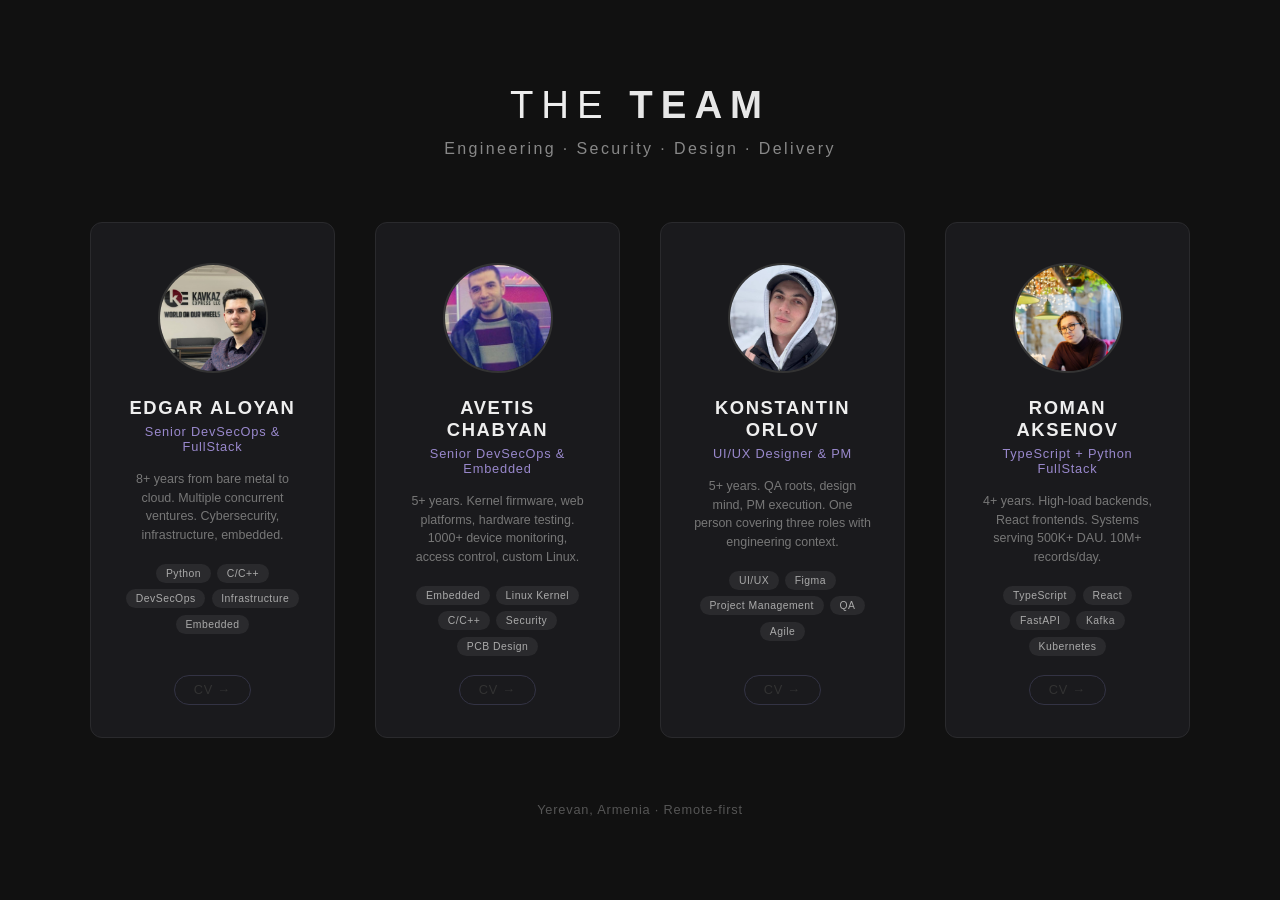
==== index.html @ 4ffa5c1f "adjust Avetis avatar crop position on team page Co-Authored-By: Claude Opus 4.6 <noreply@anthropic.c" ====
<!DOCTYPE html>
<html lang="en">
  <head>
    <meta charset="UTF-8" />
    <meta http-equiv="X-UA-Compatible" content="IE=edge" />
    <meta
      name="viewport"
      content="width=device-width, initial-scale=0.5, maximum-scale=0.5"
    />
    <link rel="stylesheet" href="style.css" />
    <link id="dark-css" rel="stylesheet" href="dark.css" />
    <link
      href="https://fonts.googleapis.com/css2?family=Raleway"
      rel="stylesheet"
    />
    <link
      href="https://fonts.googleapis.com/css?family=Old+Standard+TT:400i|Rubik"
      rel="stylesheet"
    />
    <link rel="icon" type="image/png" href="./favicon_blue.png" />
    <link rel="stylesheet" href="./icons/fa6_1_1/css/all.min.css" />
    <title>Team</title>
    <style>
      html {
        background-color: #111;
      }
      * {
        margin: 0;
        padding: 0;
        box-sizing: border-box;
        font-family: 'Helvetica Neue', sans-serif;
      }
      body {
        min-height: 100vh;
        display: flex;
        flex-direction: column;
        align-items: center;
        justify-content: center;
        padding: 4rem 2rem;
      }

      .team-header {
        text-align: center;
        margin-bottom: 4rem;
      }
      .team-header h1 {
        font-size: 2.4rem;
        font-weight: 300;
        letter-spacing: 0.5rem;
        color: #eee;
        margin-bottom: 0.8rem;
      }
      .team-header h1 strong {
        font-weight: 700;
        color: #fff;
      }
      .team-header p {
        color: #888;
        font-size: 1rem;
        letter-spacing: 0.15rem;
      }

      .team-grid {
        display: grid;
        grid-template-columns: repeat(4, 1fr);
        gap: 2.5rem;
        max-width: 1100px;
        width: 100%;
      }

      .card {
        background: #1a1a1d;
        border: 1px solid #2a2a2d;
        border-radius: 12px;
        padding: 2.5rem 2rem 2rem;
        text-align: center;
        transition: transform 200ms, border-color 200ms;
        text-decoration: none;
        display: flex;
        flex-direction: column;
        align-items: center;
      }
      .card:hover {
        transform: translateY(-4px);
        border-color: #556;
      }

      .card-avatar {
        width: 110px;
        height: 110px;
        border-radius: 50%;
        object-fit: cover;
        object-position: center top;
        margin-bottom: 1.5rem;
        border: 2px solid #333;
      }

      .card h2 {
        color: #eee;
        font-size: 1.15rem;
        font-weight: 600;
        letter-spacing: 0.1rem;
        margin-bottom: 0.3rem;
      }
      .card h3 {
        color: #98c;
        font-size: 0.8rem;
        font-weight: 400;
        letter-spacing: 0.05rem;
        margin-bottom: 1rem;
      }
      .card p {
        color: #777;
        font-size: 0.78rem;
        line-height: 1.5;
        margin-bottom: 1.2rem;
      }

      .card-tags {
        display: flex;
        flex-wrap: wrap;
        gap: 0.4rem;
        justify-content: center;
        margin-bottom: 1.2rem;
      }
      .card-tags span {
        background: #2a2a2d;
        color: #aaa;
        font-size: 0.65rem;
        padding: 0.25rem 0.6rem;
        border-radius: 100px;
        letter-spacing: 0.03rem;
      }

      .card-link {
        color: #98c;
        font-size: 0.8rem;
        text-decoration: none;
        letter-spacing: 0.05rem;
        margin-top: auto;
        padding: 0.4rem 1.2rem;
        border: 1px solid #334;
        border-radius: 100px;
        transition: background 200ms, color 200ms;
      }
      .card-link:hover {
        background: #98c;
        color: #111;
      }

      .team-footer {
        margin-top: 4rem;
        text-align: center;
      }
      .team-footer p {
        color: #555;
        font-size: 0.8rem;
        letter-spacing: 0.05rem;
      }
      .team-footer a {
        color: #98c;
        text-decoration: none;
      }

      @media (max-width: 900px) {
        .team-grid {
          grid-template-columns: repeat(2, 1fr);
        }
      }
      @media (max-width: 500px) {
        .team-grid {
          grid-template-columns: 1fr;
        }
      }
    </style>
  </head>
  <body>

    <div class="team-header">
      <h1>THE <strong>TEAM</strong></h1>
      <p>Engineering &middot; Security &middot; Design &middot; Delivery</p>
    </div>

    <div class="team-grid">

      <!-- EDGAR -->
      <div class="card">
        <img class="card-avatar" src="./img/avatarShot2.jpeg" alt="Edgar Aloyan" />
        <h2>EDGAR ALOYAN</h2>
        <h3>Senior DevSecOps & FullStack</h3>
        <p>
          8+ years from bare metal to cloud.
          Multiple concurrent ventures. Cybersecurity, infrastructure, embedded.
        </p>
        <div class="card-tags">
          <span>Python</span>
          <span>C/C++</span>
          <span>DevSecOps</span>
          <span>Infrastructure</span>
          <span>Embedded</span>
        </div>
        <a class="card-link" href="./edgar-aloyan/">CV &rarr;</a>
      </div>

      <!-- AVETIS -->
      <div class="card">
        <img class="card-avatar" src="./avetis-chabyan/avatar.jpg" alt="Avetis Chabyan" style="object-position: center 15%;" />
        <h2>AVETIS CHABYAN</h2>
        <h3>Senior DevSecOps & Embedded</h3>
        <p>
          5+ years. Kernel firmware, web platforms, hardware testing.
          1000+ device monitoring, access control, custom Linux.
        </p>
        <div class="card-tags">
          <span>Embedded</span>
          <span>Linux Kernel</span>
          <span>C/C++</span>
          <span>Security</span>
          <span>PCB Design</span>
        </div>
        <a class="card-link" href="./avetis-chabyan/">CV &rarr;</a>
      </div>

      <!-- KONSTANTIN -->
      <div class="card">
        <img class="card-avatar" src="./konstantin-orlov/avatar.jpg" alt="Konstantin Orlov" />
        <h2>KONSTANTIN ORLOV</h2>
        <h3>UI/UX Designer & PM</h3>
        <p>
          5+ years. QA roots, design mind, PM execution.
          One person covering three roles with engineering context.
        </p>
        <div class="card-tags">
          <span>UI/UX</span>
          <span>Figma</span>
          <span>Project Management</span>
          <span>QA</span>
          <span>Agile</span>
        </div>
        <a class="card-link" href="./konstantin-orlov/">CV &rarr;</a>
      </div>

      <!-- ROMAN -->
      <div class="card">
        <img class="card-avatar" src="./roman-aksenov/avatar.jpg" alt="Roman Aksenov" />
        <h2>ROMAN AKSENOV</h2>
        <h3>TypeScript + Python FullStack</h3>
        <p>
          4+ years. High-load backends, React frontends.
          Systems serving 500K+ DAU. 10M+ records/day.
        </p>
        <div class="card-tags">
          <span>TypeScript</span>
          <span>React</span>
          <span>FastAPI</span>
          <span>Kafka</span>
          <span>Kubernetes</span>
        </div>
        <a class="card-link" href="./roman-aksenov/">CV &rarr;</a>
      </div>

    </div>

    <div class="team-footer">
      <p>Yerevan, Armenia &middot; Remote-first</p>
    </div>

  </body>
</html>
---- style.css ----
:root {
  --primary-color: #658;
}

* {
  padding: 0;
  margin: 0;
  color: #111;

  font-family: 'Helvetica Neue', sans-serif;
}
html {
  background-color: #ddd;

  background-size: 10px 10px;
  background-position: 0 0, 5px 5px;
  background-repeat: repeat;
}

.cover {
  z-index: 0;
  height: 100vh;
  width: 100%;
}
.a4-grid {
  display: grid;
  grid-template-columns: 1fr 1fr 1fr;
  justify-items: center;
  align-items: center;
  height: 100vh;
}
.left {
  display: block;
  min-width: 6vw;
}
.right {
  display: block;
  /* min-width: 10vw; */
}

.a4 {
  z-index: 100;
  background: #fff;
  margin: 9em 0em 18em 0em;
  /*  */
  width: 57rem;
  aspect-ratio: 1 / 1.4;

  /* box-shadow: 20px 13px 30px #0002; */

  position: relative;
}
.a4::after {
  content: 'Designed by Vahan Sahakyan';
  position: absolute;
  bottom: -2.5rem;
  left: 50%;
  transform: translateX(-50%);
  color: #aaa;
}

.ln-svg,
.gh-svg {
  fill: #777;
  cursor: pointer;
}
.ln-svg:hover {
  fill: #0b65c2;
}
.gh-svg:hover {
  fill: #2e3741;
}

.hidden {
  display: none;
}

.sticker {
  z-index: 200;
  position: absolute;
  height: 95px;
  /* width: 195px; */
  /* top: 70px; */
  bottom: -45px;
  left: -50px;
  border: 1px solid #0006;
  border-radius: 4px;
  background-color: var(--primary-color);
  backdrop-filter: blur(3px);
  -webkit-backdrop-filter: blur(3px);
  box-shadow: 10px 5px 7px #0001;
  /*  */
  box-sizing: border-box;
  line-height: 30px;
  padding: 35px;
  display: flex;
  flex-direction: column;
  align-items: flex-start;
  justify-content: center;
}
li a:hover {
  outline: none;
  border: 1px solid #0006;
}
li a:active span,
li a:active {
  /* opacity: 0.9; */
  opacity: 0.9;
  /* color: #555; */
}
li a,
li a:active {
  box-shadow: none;
  transform: unset;
  transition: 70ms;
  border: 1px solid #0003;
  border-radius: 4px;
  background-color: var(--primary-color);
  padding: 0 1.6rem;
  text-decoration: none;
  cursor: pointer;
}

.phone,
.email {
  cursor: pointer;
  color: #222;

  font-family: 'Helvetica Neue', sans-serif;
  font-weight: bold;
  font-size: 1.2rem;
  flex: 1;
  opacity: 0.8;
}
.phone:hover,
.email:hover {
  opacity: 1;
}
.phone:active,
.email:active {
  opacity: 0.6;
}
/* .phone {
  flex: 1;
}
.email {
  flex: 1;
} */

header {
  display: flex;
  justify-content: space-between;
  align-items: center;
}

.avatar,
.full-name {
  flex: 1 1 1;
}
.avatar {
  margin-right: 1rem;
  margin-bottom: 0rem;
  z-index: 200;
  border-radius: 8px;
  height: 140px;
  width: 140px;
  backdrop-filter: blur(5px);
  -webkit-backdrop-filter: blur(5px);
  box-shadow: 10px 5px 14px #0004;

  /* background-image: url('./img/avatarShot2.png'); */
  background: url('./img/avatarShot2.jpeg');
  /* background-repeat: no-repeat; */
  background-size: 103%;
}

.full-name {
  font-family: 'Rubik', Sans-Serif;

  font-family: 'Helvetica Neue', sans-serif;
  font-weight: bold;

  margin-left: 20px;
  margin-bottom: 14px;
  font-weight: 300;
  font-size: 2.8rem;
  line-height: 1em;
}
.full-name span {
  font-weight: 300;
  font-family: 'Rubik', Sans-Serif;

  font-family: 'Helvetica Neue', sans-serif;

  padding: 0px;
}
.profession {
  font-family: 'Helvetica Neue', sans-serif;
  height: 30px;
  margin-bottom: 0;
  margin-left: 18px;
  padding: 0 20px;
  width: fit-content;
  font-size: 1.2rem;
  color: #ffffff;
  background-color: var(--primary-color);

  line-height: 1.5em;
}

.profession:before {
  z-index: 1;
  /* content: ''; */
  position: absolute;
  bottom: 0;
  left: 99%;
  width: 8px;
  height: 0;
  border-top: 30px solid var(--primary-color);
  border-right: 1.6em solid transparent;
}

.title {
  position: relative;
}

h1,
h2,
h3,
h4 {
  font-family: 'Helvetica Neue', sans-serif;
  font-weight: bold;
}

h2 {
  font-weight: 600;
  /* margin-bottom: 20px; */
  margin-bottom: 10px;
  letter-spacing: 0.3rem;
}
h3 {
  font-size: 1.1rem;
  font-weight: 600;
  margin-bottom: 5px;
  letter-spacing: 0.2rem;
}
h4 {
  font-size: 0.8rem;
  font-weight: 600;
  margin-bottom: 5px;
}
.education section {
  margin-bottom: 1.5rem;
}
.education section div {
  margin-bottom: 12px;
}
.education h5 {
  position: relative;
  display: inline-block;
  z-index: 2 !important;
}
.education h5:after {
  z-index: -1 !important;
  content: '';
  height: 6px;
  width: 115%;
  background-color: var(--primary-color);
  opacity: 0.15;
  position: absolute;
  bottom: 1px;
  left: -6px;
}
strong {
  opacity: 0.9;
}
h6 {
  color: var(--primary-color);
  font-size: 12px;
  /* opacity: 0.7; */
}

.job-info {
  display: flex;
  align-items: center;
  justify-content: start;
  gap: 2em;
  opacity: 0.7;
  margin-bottom: 4px;
}
.job-info > * {
  margin: 0;
}

hr {
  border: none;
  height: 2px;
  background-color: #ddd;
}

h3.experience-name {
  position: relative;
  display: inline-block;
  margin-top: 0px;
  margin-bottom: 2px;
  z-index: 2 !important;
}
.experience-name:after {
  z-index: -1 !important;
  content: '';
  height: 8px;
  width: 115%;
  background-color: var(--primary-color);
  opacity: 0.15;
  position: absolute;
  bottom: 1px;
  left: -6px;
}

ul {
  padding-left: 1em;
  /* margin-bottom: 40px; */
  margin-bottom: 20px;
}
p {
  color: #777;
  color: #444;
  font-size: 0.9rem;
}

li {
  color: #777;
  color: #444;

  font-size: 0.9rem;
  padding-left: 6px;
}
.experience li {
  list-style: '>>';
}
li strong {
  font-family: 'Helvetica Neue', sans-serif;
  font-weight: bold;
  color: #444;
}

.project-cta {
  display: flex;
  justify-content: start;
  flex-direction: row-reverse;
  gap: 0.5rem;
  margin-top: -1em;
  margin-left: -1.5em;
}

.project-cta a:last-child {
  padding: 0 0.5rem;
}
.project-cta a:hover .code-expand-icon-show,
.project-cta a .code-expand-icon-hide {
  display: inline-block;
}
.project-cta a:hover .code-expand-icon-hide,
.project-cta a .code-expand-icon-show {
  display: none;
}
.project-cta span {
  display: flex;
  gap: 0.5rem;
}
.code-expand-icon-hide,
.code-expand-icon-show {
  height: 18px;
  opacity: 0.6;
  color: #0001;
}
footer {
  height: 0px;
}

.a4 .wrapper {
  padding: 60px 50px;
  overflow: hidden;
}

.a4 header {
  /* background-color: darkgray; */
  margin-bottom: 40px;
  letter-spacing: 0.3rem;
}

.a4 .content-wrapper {
  /* background-color: darkgray; */
  display: flex;
}

.a4 .content-wrapper aside {
  padding: 0 15px 0 20px;
  flex: 3.9;
}
.a4 .content-wrapper .content {
  border-left: 2px solid #ddd;
  padding: 0 20px;
  flex: 7.5;
}
.a4 .content-wrapper aside ul {
  margin-bottom: 1.5em;
}
.a4 .content-wrapper aside ul > ul {
  margin-bottom: 0;
  list-style: disc;
}
.a4 .content-wrapper aside li {
  margin-bottom: 5px;
}
.a4 .content-wrapper aside h2 {
  margin-bottom: 1rem;
}
.a4 .content-wrapper aside h3 {
  margin-top: 20px;
}
.a4 .content-wrapper .content ul:last-child {
  margin-bottom: 0;
}

.skills h2 {
  margin-bottom: 0.2rem;
}
.skills h3 {
  margin-bottom: 1.2rem;
}

#download svg {
  width: 2em;
  stroke: #666;
}
#download span {
  color: #666;
}
#download:hover svg,
#download:hover span {
  filter: brightness(50%);
}

#download {
  z-index: 9999;
  display: flex;
  align-items: center;
  gap: 1.25em;
  width: 10em;

  background-color: #fffa;
  /* border-radius: 10% / 1.5%; */
  backdrop-filter: blur(8px);
  -webkit-backdrop-filter: blur(8px);
  box-shadow: 10px 10px 25px #0002;

  border-radius: 10000px;

  text-decoration: none;
  position: fixed;
  padding: 0.5em 1.5em;
  left: 50%;
  top: 3em;
  transform: translate(-50%);
}
#download:active {
  opacity: 0.7;
}

section.pdf-mode-contacts {
  display: flex;
  margin: -3rem 0 1.5rem 1.5rem;
  flex-direction: column;
  gap: 4px;
  width: fit-content;
}
section.pdf-mode-contacts div.pdf-mode-contacts__row {
  display: flex;
  align-items: center;
  gap: 0.7rem;
}
.cursor-pointer {
  cursor: pointer;
}

@media print {
  #download,
  .glass,
  .sticker,
  .project-cta {
    display: none !important;
  }
  div.wrapper {
    padding-top: 3.3rem !important;
  }
  html {
    background: none;
  }
  .a4 {
    box-shadow: none;
    margin: 0;
  }
  .a4::after {
    display: none;
  }
}
---- dark.css ----
:root {
  --primary-color: rgb(111, 156, 208);
  --primary-color: #98c;
}

* {
  color: #eee;
}
html {
  background-color: #202124;
  /* background-image: radial-gradient(#333 10%, transparent 11%), */
  /* radial-gradient(#333 10%, transparent 11%); */
  /* background-image: none; */
}

.a4 {
  background: #303134;
  /* box-shadow: 20px 13px 30px #0002; */
  box-shadow: none;
}
.a4 .content-wrapper .content {
  border-left: 2px solid #fff2;
}

hr {
  background-color: #fff2;
}

.experience-name {
  color: var(--primary-color);
  opacity: 0.8;
}

.education h5 {
  color: var(--primary-color);
}
.experience-name:after,
.education h5:after {
  display: none;
}

.education h6 {
  color: unset;
  opacity: 0.9;
}

.ln-svg,
.gh-svg {
  fill: #606164;
}
.ln-svg:hover {
  fill: #0b65c2;
}
.gh-svg:hover {
  fill: #bbc4d0;
}
.glass {
  background-color: #8881;
  /* backdrop-filter: blur(20px); */
  box-shadow: 15px 15px 40px #0003;
  box-shadow: none;
}
.clipboard-message {
  color: #999;
}

.sticker {
  background-color: var(--primary-color);
}
.phone,
.email {
  color: #222;
}

.avatar {
  /* box-shadow: 10px 5px 14px #0004; */
  box-shadow: 5px 5px 10px #0002;
}

.profession {
  color: #000;
  background-color: var(--primary-color);
}
.profession:after {
  background-color: #fff2;
}

p {
  color: #bbb;
}

li {
  color: #bbb;
}
li strong {
  font-family: 'ProductSans Bold';
  color: #ddd;
}
a,
a * {
  color: #333 !important;
}

#download svg {
  width: 2em;
  stroke: #eee;
}
#download span {
  color: #eee !important;
}
#download:hover svg {
  stroke: var(--primary-color);
}
#download:hover span {
  /* color: var(--primary-color); */
}

#download:hover svg,
#download:hover span {
  filter: brightness(200%);
}

#download {
  background-color: #444b;
  backdrop-filter: blur(8px);
  -webkit-backdrop-filter: blur(8px);
}
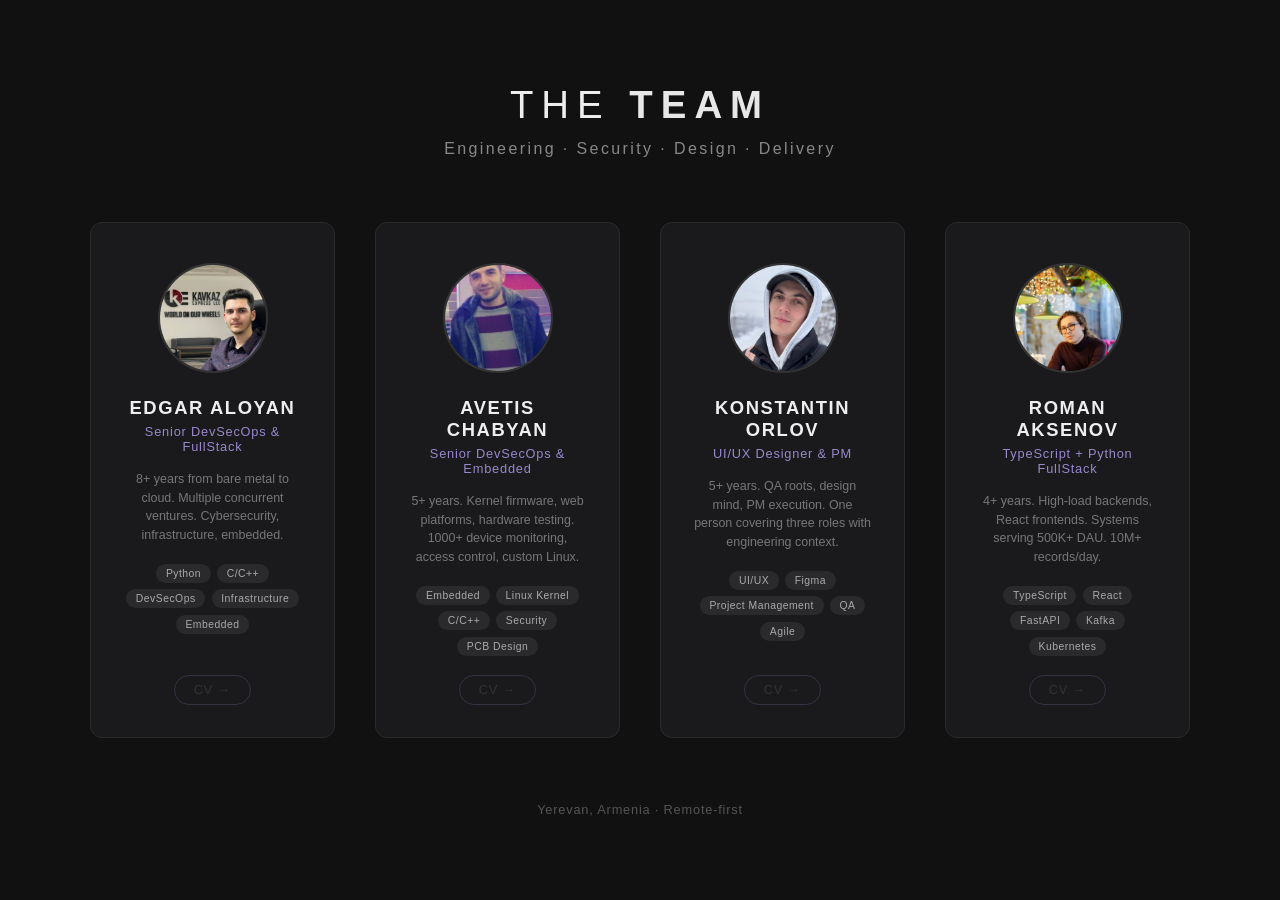
==== commit 0e026c84: "shift Avetis avatar crop to 25% Co-Authored-By: Claude Opus 4.6 <noreply@anthropic.com>" ====
--- a/index.html
+++ b/index.html
@@ -204,7 +204,7 @@
 
       <!-- AVETIS -->
       <div class="card">
-        <img class="card-avatar" src="./avetis-chabyan/avatar.jpg" alt="Avetis Chabyan" style="object-position: center 15%;" />
+        <img class="card-avatar" src="./avetis-chabyan/avatar.jpg" alt="Avetis Chabyan" style="object-position: center 25%;" />
         <h2>AVETIS CHABYAN</h2>
         <h3>Senior DevSecOps & Embedded</h3>
         <p>
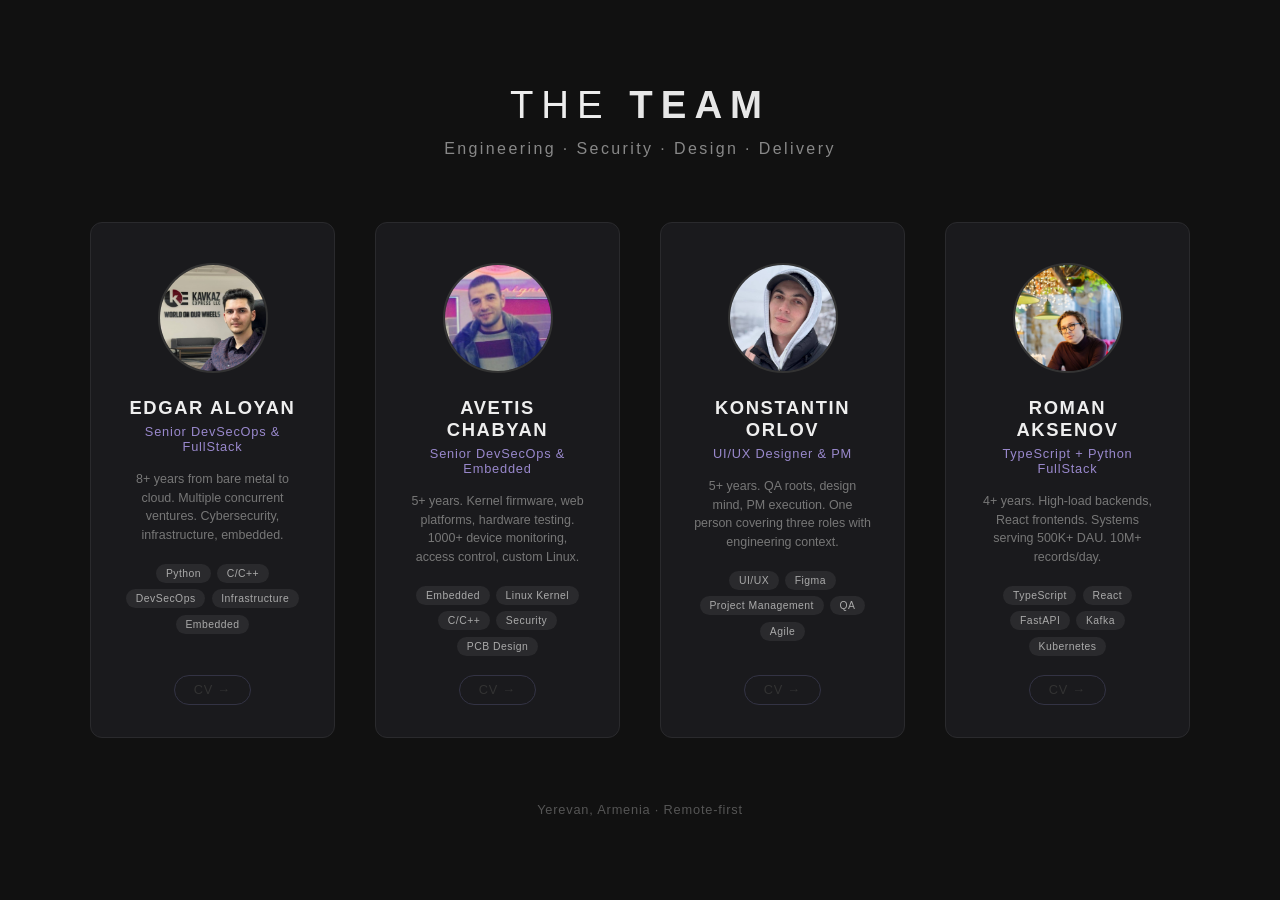
==== commit 1ff076e1: "shift Avetis avatar crop up to 5% Co-Authored-By: Claude Opus 4.6 <noreply@anthropic.com>" ====
--- a/index.html
+++ b/index.html
@@ -204,7 +204,7 @@
 
       <!-- AVETIS -->
       <div class="card">
-        <img class="card-avatar" src="./avetis-chabyan/avatar.jpg" alt="Avetis Chabyan" style="object-position: center 25%;" />
+        <img class="card-avatar" src="./avetis-chabyan/avatar.jpg" alt="Avetis Chabyan" style="object-position: center 5%;" />
         <h2>AVETIS CHABYAN</h2>
         <h3>Senior DevSecOps & Embedded</h3>
         <p>
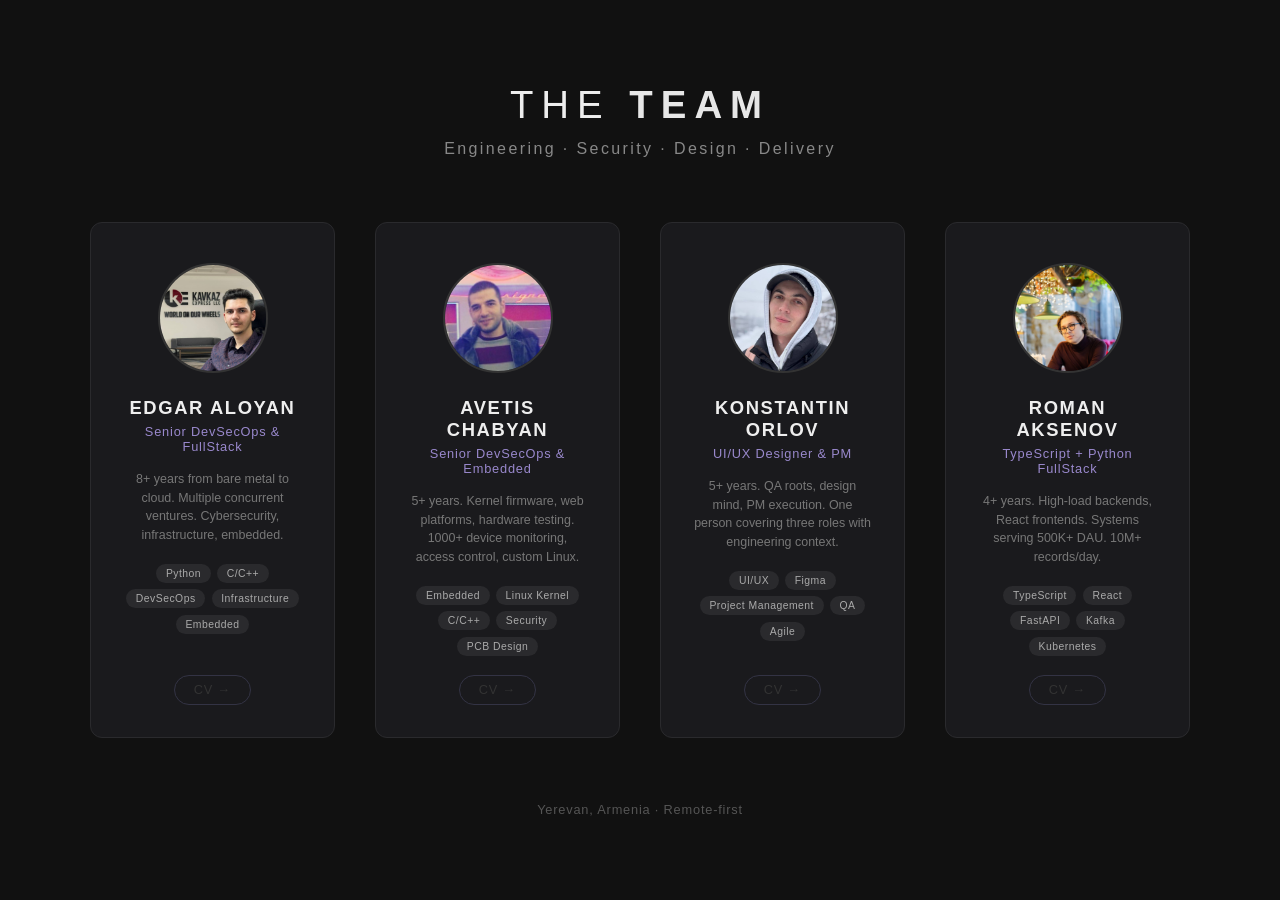
==== commit 4d18eadc: "adjust avatars: Avetis right, Roman up Co-Authored-By: Claude Opus 4.6 <noreply@anthropic.com>" ====
--- a/index.html
+++ b/index.html
@@ -204,7 +204,7 @@
 
       <!-- AVETIS -->
       <div class="card">
-        <img class="card-avatar" src="./avetis-chabyan/avatar.jpg" alt="Avetis Chabyan" style="object-position: center 5%;" />
+        <img class="card-avatar" src="./avetis-chabyan/avatar.jpg" alt="Avetis Chabyan" style="object-position: 60% top;" />
         <h2>AVETIS CHABYAN</h2>
         <h3>Senior DevSecOps & Embedded</h3>
         <p>
@@ -242,7 +242,7 @@
 
       <!-- ROMAN -->
       <div class="card">
-        <img class="card-avatar" src="./roman-aksenov/avatar.jpg" alt="Roman Aksenov" />
+        <img class="card-avatar" src="./roman-aksenov/avatar.jpg" alt="Roman Aksenov" style="object-position: center 0%;" />
         <h2>ROMAN AKSENOV</h2>
         <h3>TypeScript + Python FullStack</h3>
         <p>
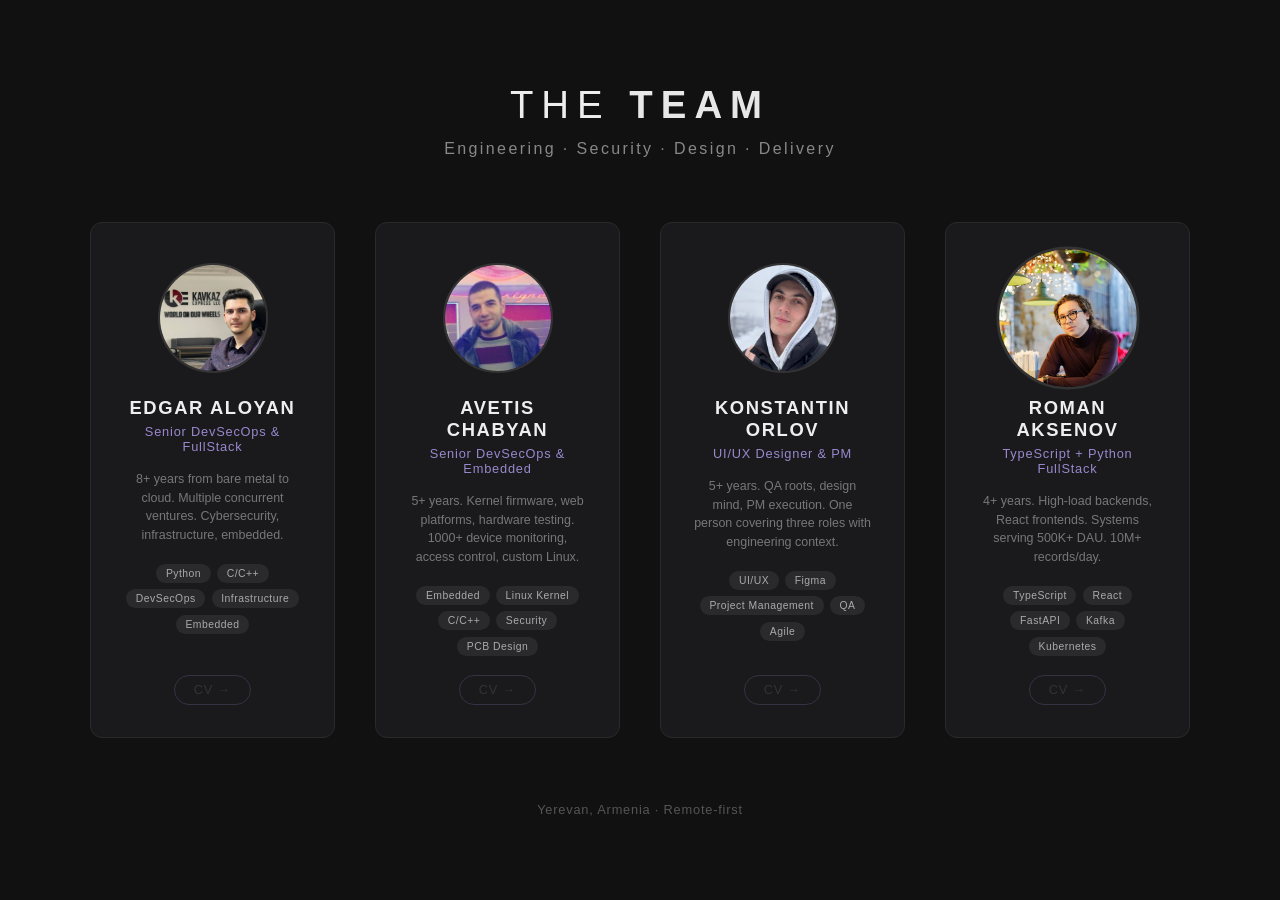
==== commit e962d848: "adjust avatars: Avetis more right, Roman larger and up Co-Authored-By: Claude Opus 4.6 <noreply@anth" ====
--- a/index.html
+++ b/index.html
@@ -204,7 +204,7 @@
 
       <!-- AVETIS -->
       <div class="card">
-        <img class="card-avatar" src="./avetis-chabyan/avatar.jpg" alt="Avetis Chabyan" style="object-position: 60% top;" />
+        <img class="card-avatar" src="./avetis-chabyan/avatar.jpg" alt="Avetis Chabyan" style="object-position: 70% top;" />
         <h2>AVETIS CHABYAN</h2>
         <h3>Senior DevSecOps & Embedded</h3>
         <p>
@@ -242,7 +242,7 @@
 
       <!-- ROMAN -->
       <div class="card">
-        <img class="card-avatar" src="./roman-aksenov/avatar.jpg" alt="Roman Aksenov" style="object-position: center 0%;" />
+        <img class="card-avatar" src="./roman-aksenov/avatar.jpg" alt="Roman Aksenov" style="object-position: center 20%; transform: scale(1.3);" />
         <h2>ROMAN AKSENOV</h2>
         <h3>TypeScript + Python FullStack</h3>
         <p>
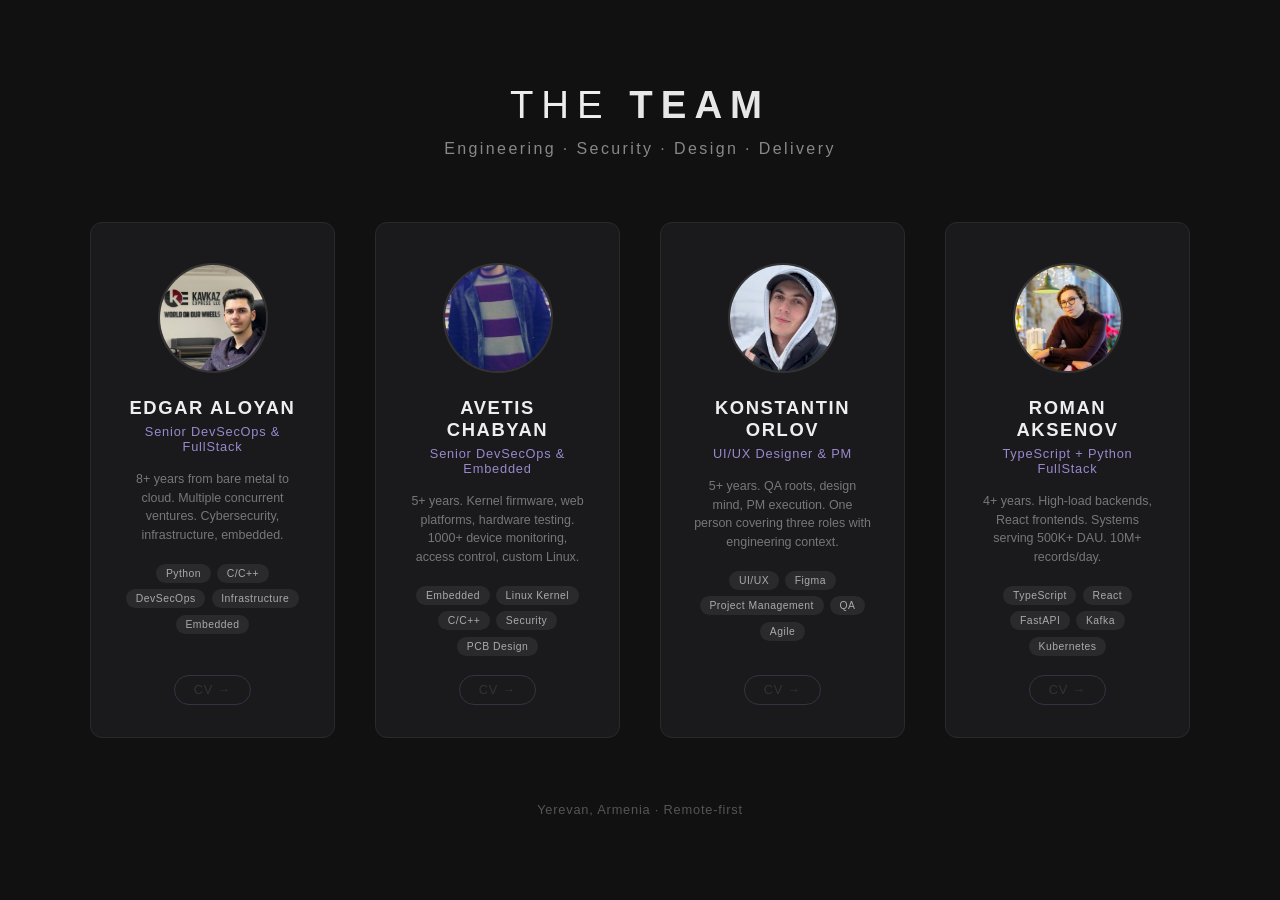
==== commit ef231589: "revert avatar/layout tweaks, keep target=_blank on CV links Co-Authored-By: Claude Opus 4.6 <noreply" ====
--- a/index.html
+++ b/index.html
@@ -90,7 +90,6 @@
         height: 110px;
         border-radius: 50%;
         object-fit: cover;
-        object-position: center top;
         margin-bottom: 1.5rem;
         border: 2px solid #333;
       }
@@ -199,12 +198,12 @@
           <span>Infrastructure</span>
           <span>Embedded</span>
         </div>
-        <a class="card-link" href="./edgar-aloyan/">CV &rarr;</a>
+        <a class="card-link" target="_blank" href="./edgar-aloyan/">CV &rarr;</a>
       </div>
 
       <!-- AVETIS -->
       <div class="card">
-        <img class="card-avatar" src="./avetis-chabyan/avatar.jpg" alt="Avetis Chabyan" style="object-position: 70% top;" />
+        <img class="card-avatar" src="./avetis-chabyan/avatar.jpg" alt="Avetis Chabyan" />
         <h2>AVETIS CHABYAN</h2>
         <h3>Senior DevSecOps & Embedded</h3>
         <p>
@@ -218,7 +217,7 @@
           <span>Security</span>
           <span>PCB Design</span>
         </div>
-        <a class="card-link" href="./avetis-chabyan/">CV &rarr;</a>
+        <a class="card-link" target="_blank" href="./avetis-chabyan/">CV &rarr;</a>
       </div>
 
       <!-- KONSTANTIN -->
@@ -237,12 +236,12 @@
           <span>QA</span>
           <span>Agile</span>
         </div>
-        <a class="card-link" href="./konstantin-orlov/">CV &rarr;</a>
+        <a class="card-link" target="_blank" href="./konstantin-orlov/">CV &rarr;</a>
       </div>
 
       <!-- ROMAN -->
       <div class="card">
-        <img class="card-avatar" src="./roman-aksenov/avatar.jpg" alt="Roman Aksenov" style="object-position: center 20%; transform: scale(1.3);" />
+        <img class="card-avatar" src="./roman-aksenov/avatar.jpg" alt="Roman Aksenov" />
         <h2>ROMAN AKSENOV</h2>
         <h3>TypeScript + Python FullStack</h3>
         <p>
@@ -256,7 +255,7 @@
           <span>Kafka</span>
           <span>Kubernetes</span>
         </div>
-        <a class="card-link" href="./roman-aksenov/">CV &rarr;</a>
+        <a class="card-link" target="_blank" href="./roman-aksenov/">CV &rarr;</a>
       </div>
 
     </div>
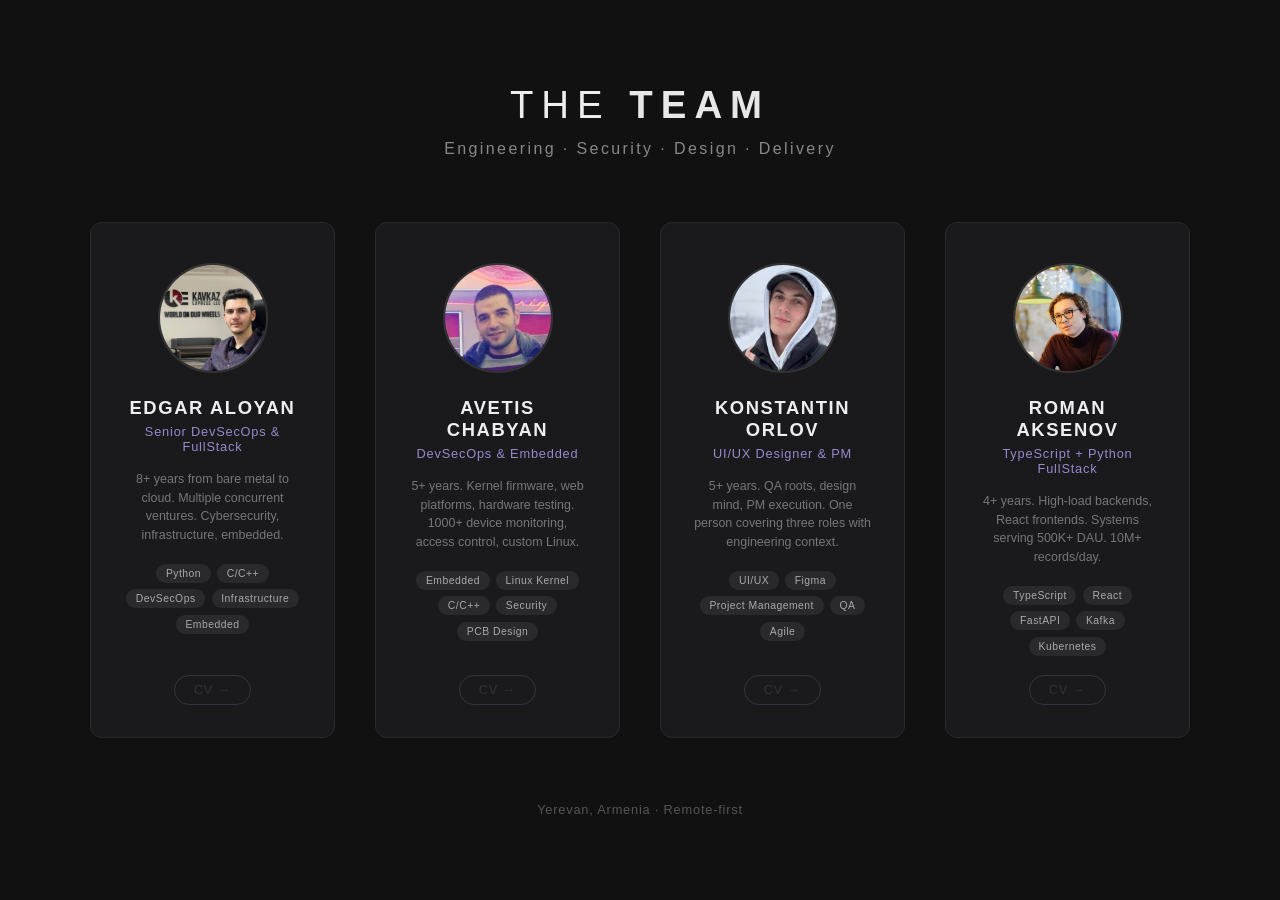
==== commit 8b0f5f91: "remove Senior prefix from Avetis titles Co-Authored-By: Claude Opus 4.6 <noreply@anthropic.com>" ====
--- a/index.html
+++ b/index.html
@@ -205,7 +205,7 @@
       <div class="card">
         <img class="card-avatar" src="./avetis-chabyan/avatar.jpg" alt="Avetis Chabyan" />
         <h2>AVETIS CHABYAN</h2>
-        <h3>Senior DevSecOps & Embedded</h3>
+        <h3>DevSecOps & Embedded</h3>
         <p>
           5+ years. Kernel firmware, web platforms, hardware testing.
           1000+ device monitoring, access control, custom Linux.
--- a/style.css
+++ b/style.css
@@ -204,7 +204,7 @@
   font-size: 1.2rem;
   color: #ffffff;
   background-color: var(--primary-color);
-
+  letter-spacing: 0.1rem;
   line-height: 1.5em;
 }
 
@@ -469,39 +469,8 @@
 }
 
 section.pdf-mode-contacts {
-  display: flex;
-  margin: -3rem 0 1.5rem 1.5rem;
-  flex-direction: column;
-  gap: 4px;
-  width: fit-content;
-}
-section.pdf-mode-contacts div.pdf-mode-contacts__row {
-  display: flex;
-  align-items: center;
-  gap: 0.7rem;
+  display: none;
 }
 .cursor-pointer {
   cursor: pointer;
 }
-
-@media print {
-  #download,
-  .glass,
-  .sticker,
-  .project-cta {
-    display: none !important;
-  }
-  div.wrapper {
-    padding-top: 3.3rem !important;
-  }
-  html {
-    background: none;
-  }
-  .a4 {
-    box-shadow: none;
-    margin: 0;
-  }
-  .a4::after {
-    display: none;
-  }
-}
